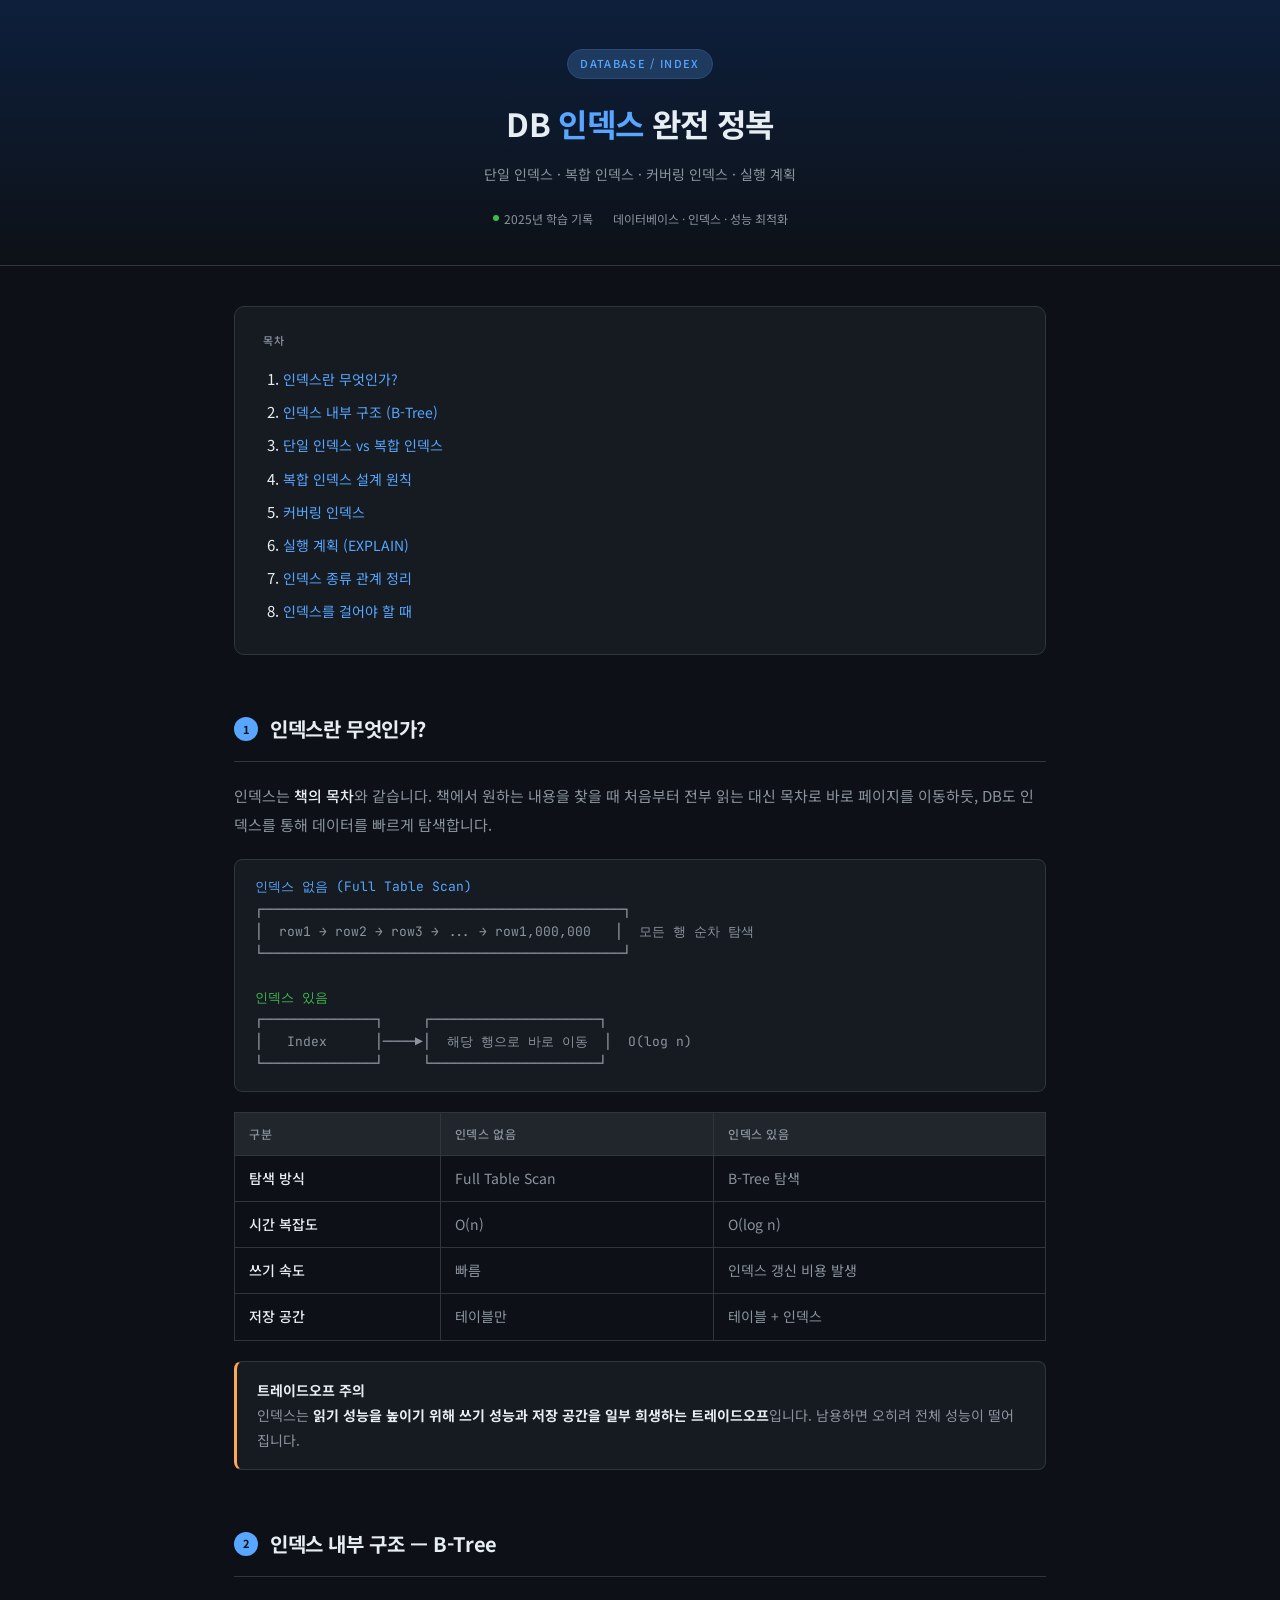
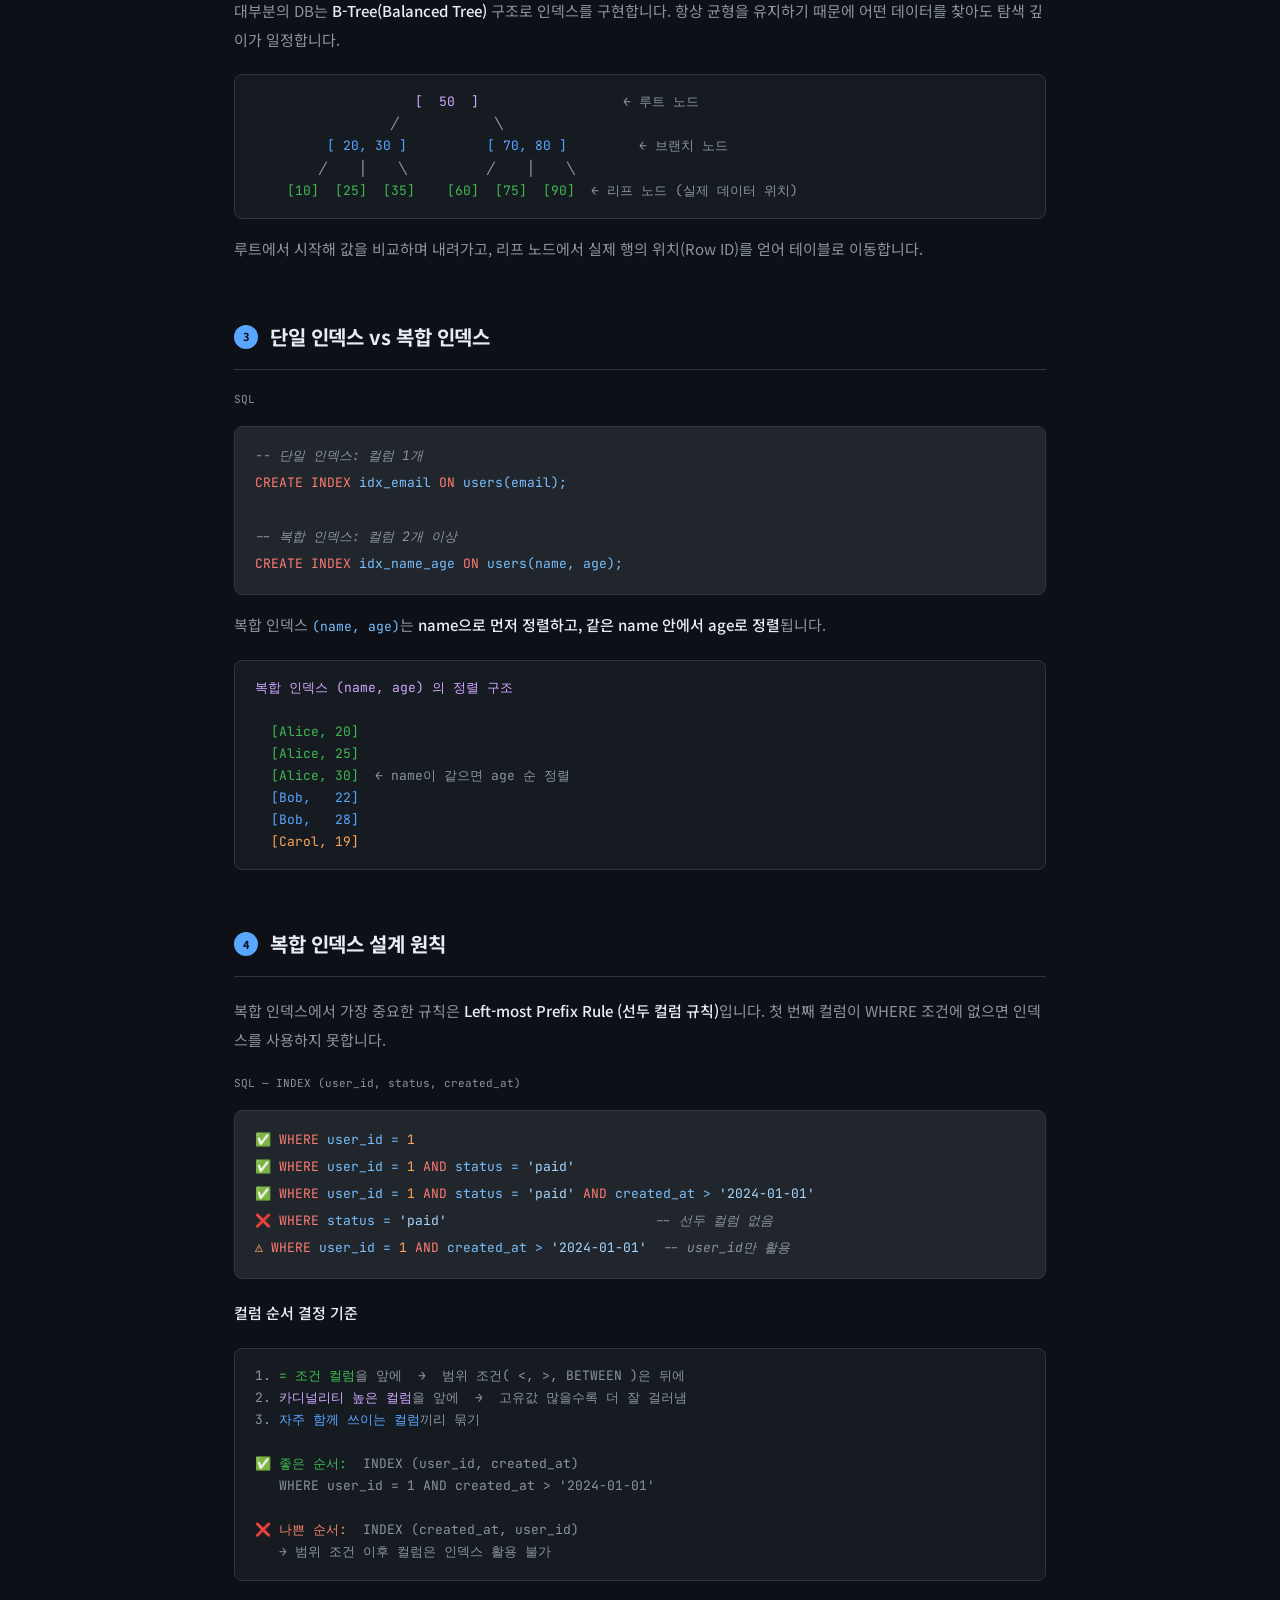
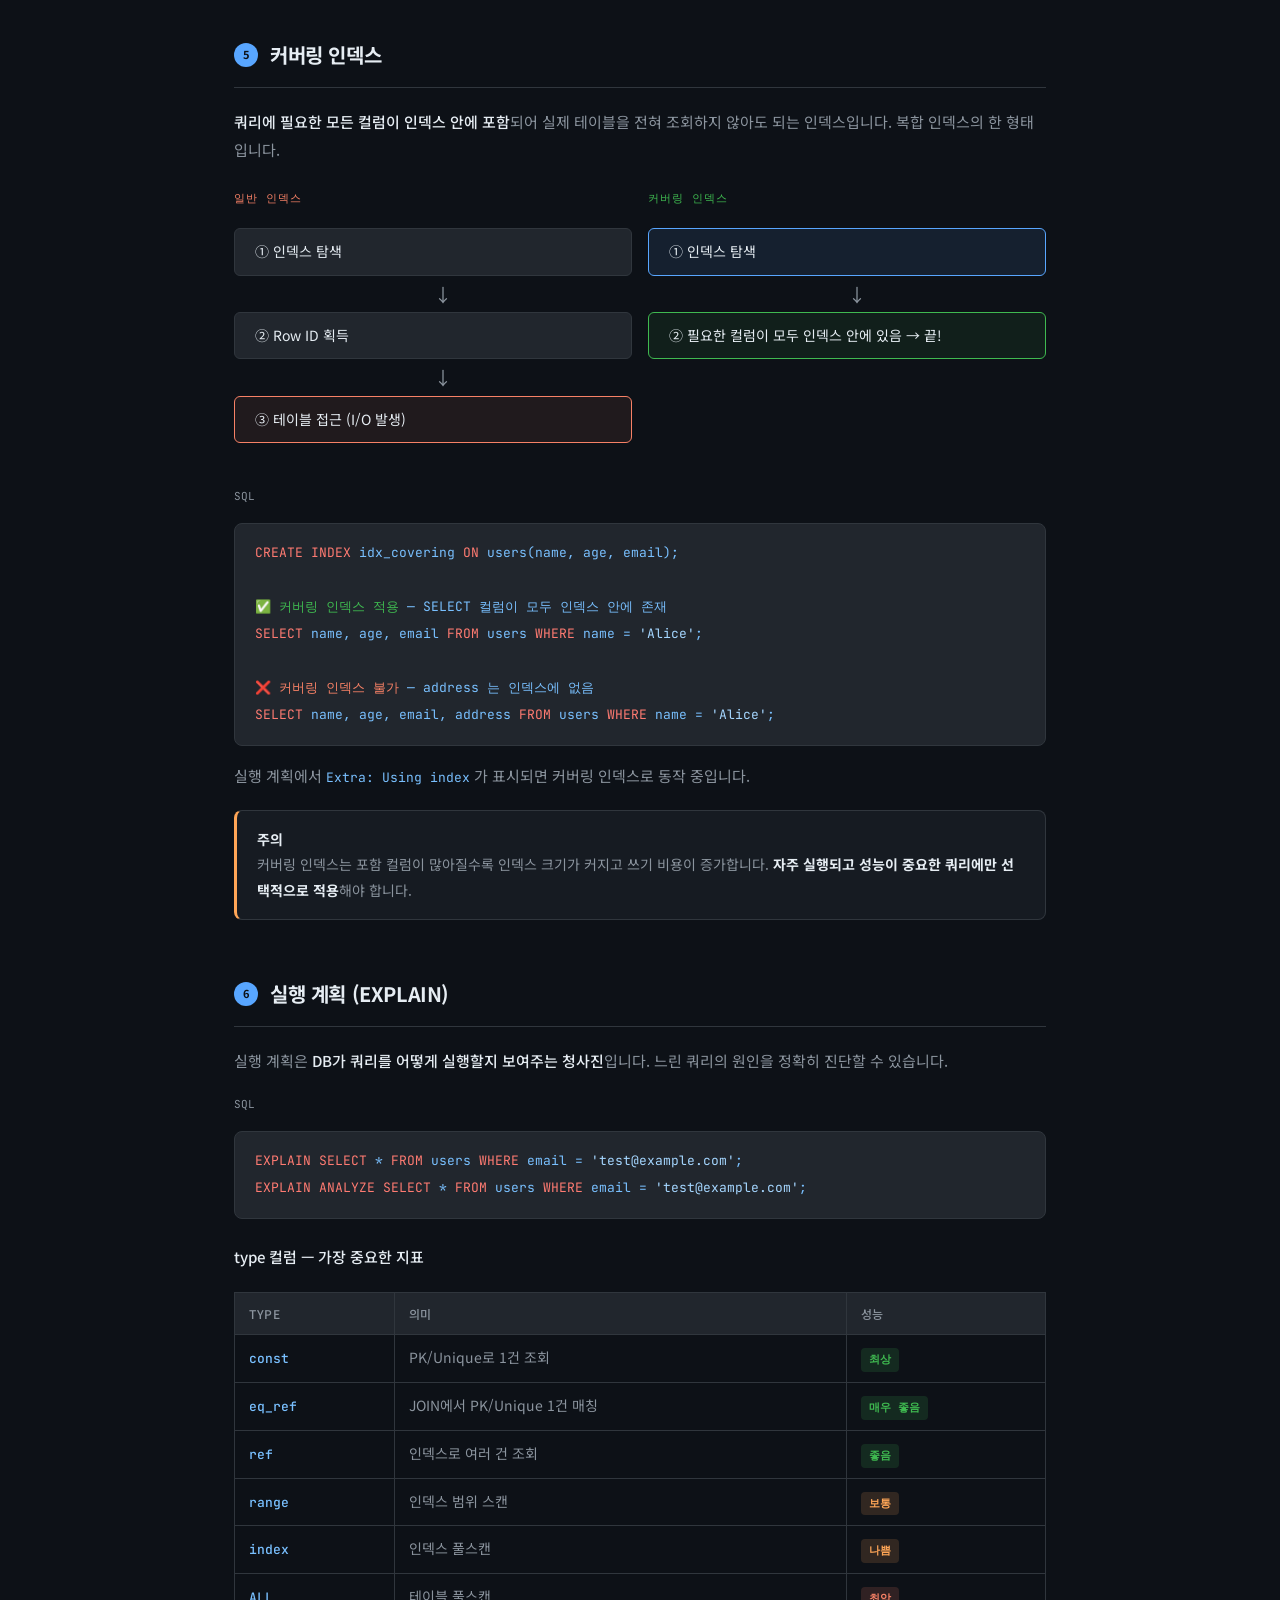
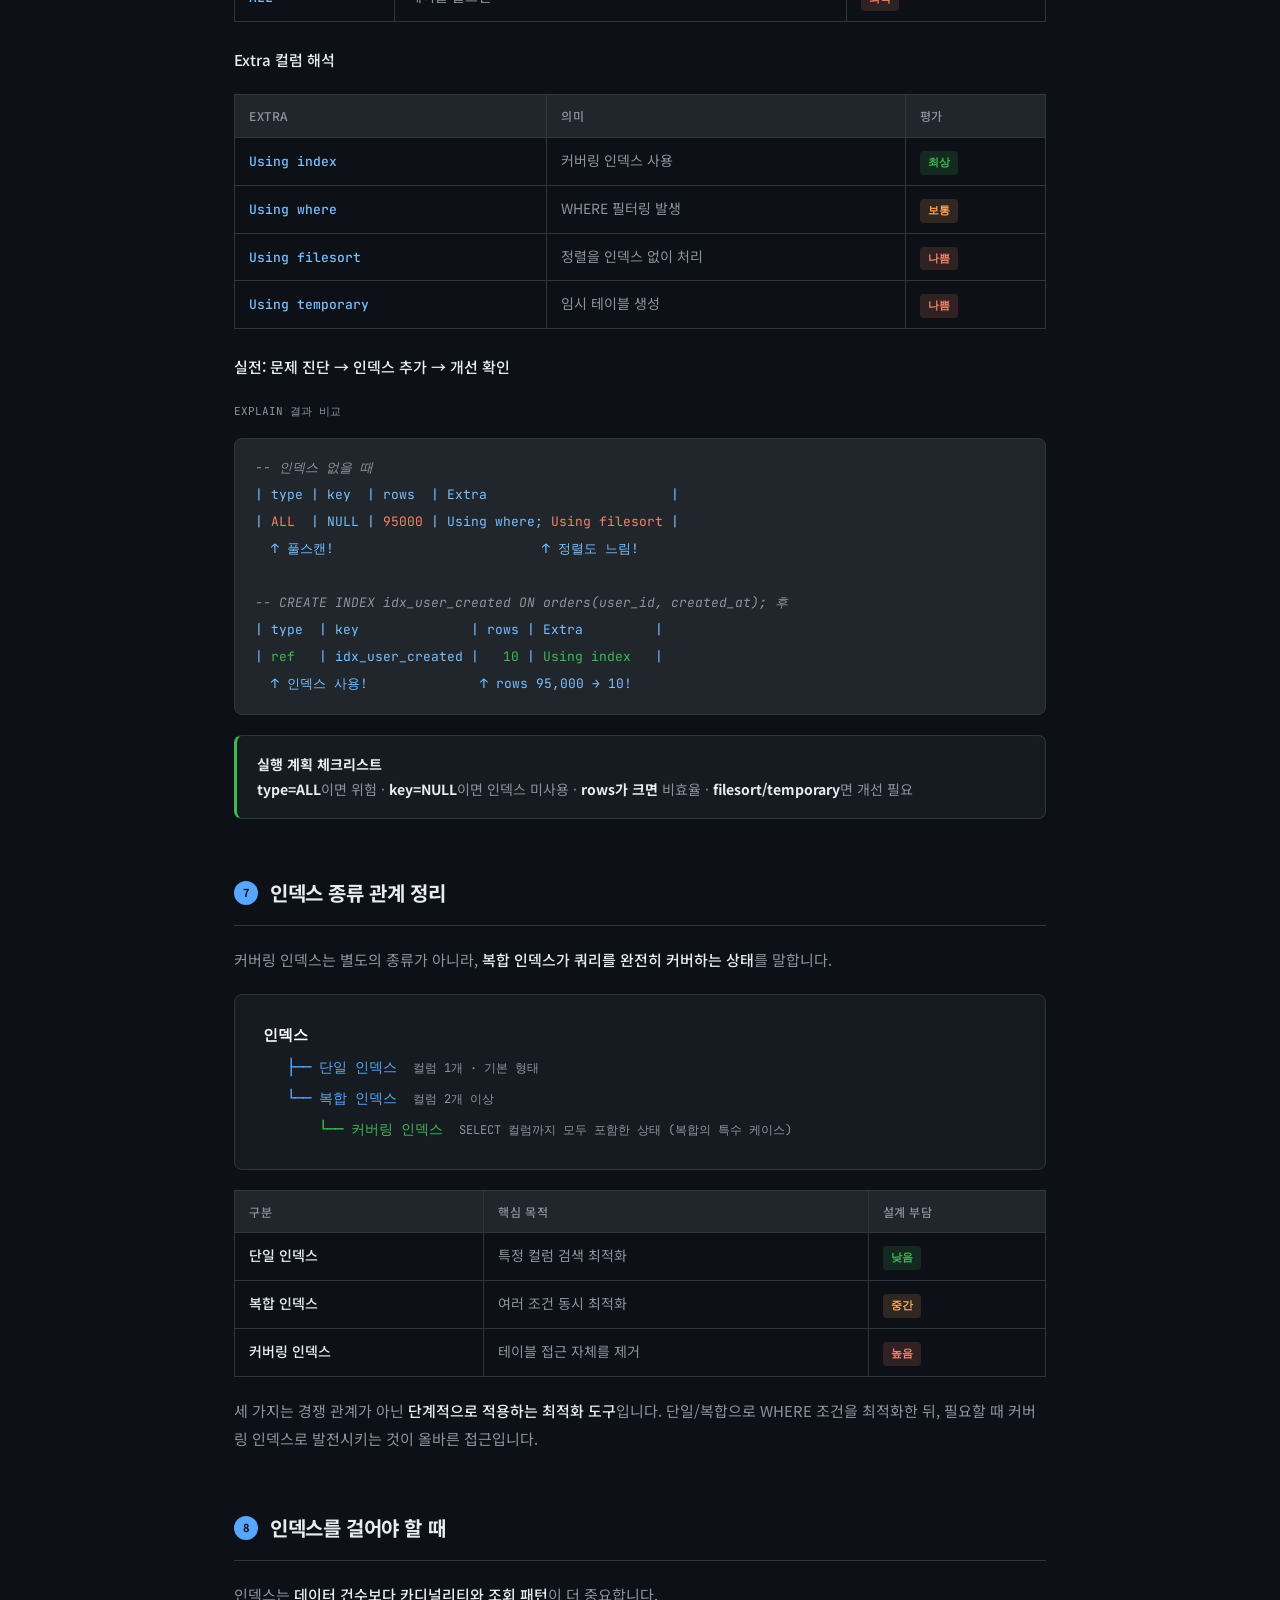
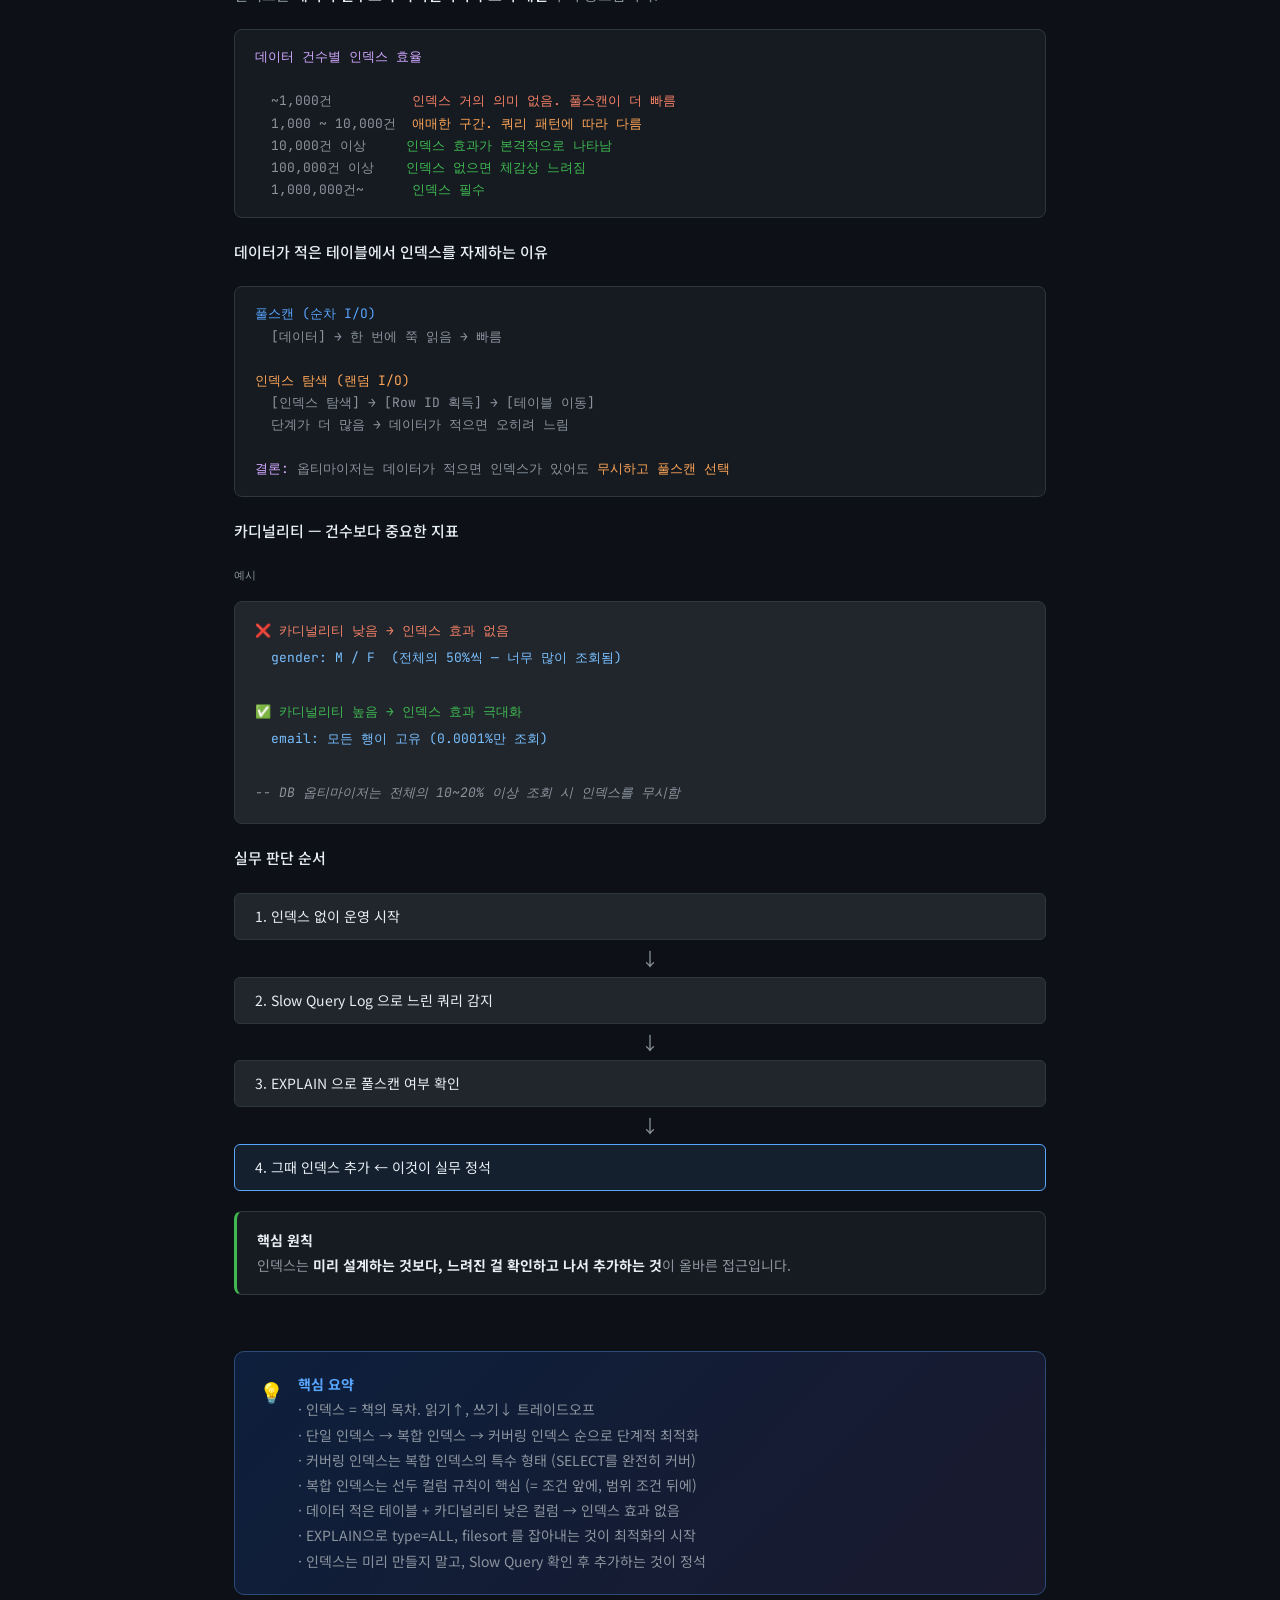
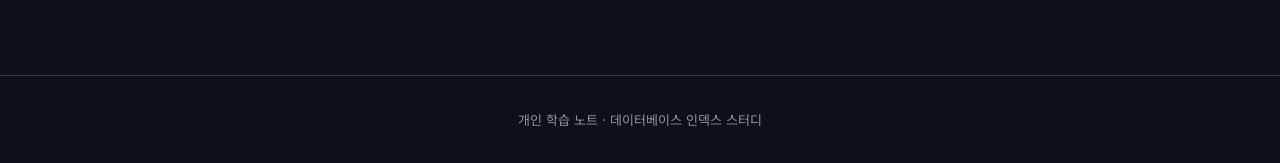
==== docs/notes/database/db-index-study.html @ dd306e2b "feat: db-index-study 추가" ====
<!DOCTYPE html>
<html lang="ko">
<head>
<meta charset="UTF-8">
<meta name="viewport" content="width=device-width, initial-scale=1.0">
<title>DB 인덱스 완전 정복 — 개인 학습 노트</title>
<link href="https://fonts.googleapis.com/css2?family=Noto+Sans+KR:wght@300;400;500;700&family=JetBrains+Mono:wght@400;500&display=swap" rel="stylesheet">
<style>
  :root {
    --bg: #0d1117;
    --bg2: #161b22;
    --bg3: #21262d;
    --border: #30363d;
    --text: #e6edf3;
    --text2: #8b949e;
    --accent: #58a6ff;
    --accent2: #3fb950;
    --accent3: #f78166;
    --accent4: #d2a8ff;
    --accent5: #ffa657;
    --tag-bg: #1f3a5f;
  }
  * { box-sizing: border-box; margin: 0; padding: 0; }
  body {
    background: var(--bg);
    color: var(--text);
    font-family: 'Noto Sans KR', sans-serif;
    font-size: 15px;
    line-height: 1.8;
  }

  /* Header */
  header {
    border-bottom: 1px solid var(--border);
    padding: 48px 0 36px;
    text-align: center;
    background: linear-gradient(180deg, #0d1f3c 0%, var(--bg) 100%);
  }
  .header-tag {
    display: inline-block;
    background: var(--tag-bg);
    color: var(--accent);
    font-size: 11px;
    font-weight: 500;
    letter-spacing: 0.12em;
    text-transform: uppercase;
    padding: 4px 12px;
    border-radius: 20px;
    border: 1px solid #2d4a7a;
    margin-bottom: 16px;
  }
  header h1 {
    font-size: 32px;
    font-weight: 700;
    letter-spacing: -0.02em;
    margin-bottom: 10px;
  }
  header h1 span { color: var(--accent); }
  header p {
    color: var(--text2);
    font-size: 14px;
  }
  .header-meta {
    display: flex;
    justify-content: center;
    gap: 20px;
    margin-top: 20px;
    font-size: 12px;
    color: var(--text2);
  }
  .header-meta span {
    display: flex;
    align-items: center;
    gap: 5px;
  }
  .dot { width: 6px; height: 6px; border-radius: 50%; background: var(--accent2); display: inline-block; }

  /* Layout */
  .container { max-width: 860px; margin: 0 auto; padding: 0 24px; }

  /* TOC */
  .toc {
    background: var(--bg2);
    border: 1px solid var(--border);
    border-radius: 10px;
    padding: 24px 28px;
    margin: 40px 0;
  }
  .toc-title {
    font-size: 11px;
    font-weight: 500;
    letter-spacing: 0.1em;
    text-transform: uppercase;
    color: var(--text2);
    margin-bottom: 14px;
  }
  .toc ol { padding-left: 20px; }
  .toc li { margin: 6px 0; }
  .toc a { color: var(--accent); text-decoration: none; font-size: 14px; }
  .toc a:hover { text-decoration: underline; }

  /* Section */
  .section {
    margin: 56px 0;
    scroll-margin-top: 24px;
  }
  .section-header {
    display: flex;
    align-items: center;
    gap: 12px;
    margin-bottom: 20px;
    padding-bottom: 14px;
    border-bottom: 1px solid var(--border);
  }
  .section-num {
    background: var(--accent);
    color: #0d1117;
    font-size: 11px;
    font-weight: 700;
    width: 24px; height: 24px;
    border-radius: 50%;
    display: flex; align-items: center; justify-content: center;
    flex-shrink: 0;
  }
  .section h2 {
    font-size: 20px;
    font-weight: 700;
    letter-spacing: -0.02em;
  }

  /* Content blocks */
  .prose { color: var(--text2); line-height: 1.9; margin-bottom: 20px; }
  .prose strong { color: var(--text); font-weight: 500; }

  /* Callout */
  .callout {
    background: var(--bg2);
    border: 1px solid var(--border);
    border-left: 3px solid var(--accent);
    border-radius: 8px;
    padding: 16px 20px;
    margin: 20px 0;
    font-size: 14px;
    color: var(--text2);
  }
  .callout strong { color: var(--text); }
  .callout.green { border-left-color: var(--accent2); }
  .callout.orange { border-left-color: var(--accent5); }
  .callout.purple { border-left-color: var(--accent4); }

  /* Table */
  .table-wrap { overflow-x: auto; margin: 20px 0; }
  table { width: 100%; border-collapse: collapse; font-size: 14px; }
  th {
    background: var(--bg3);
    color: var(--text2);
    font-weight: 500;
    font-size: 12px;
    letter-spacing: 0.05em;
    text-transform: uppercase;
    padding: 10px 14px;
    border: 1px solid var(--border);
    text-align: left;
  }
  td {
    padding: 10px 14px;
    border: 1px solid var(--border);
    color: var(--text2);
    vertical-align: top;
  }
  td:first-child { color: var(--text); font-weight: 500; }
  tr:hover td { background: var(--bg2); }

  /* Badge */
  .badge {
    display: inline-block;
    font-family: 'JetBrains Mono', monospace;
    font-size: 11px;
    padding: 2px 8px;
    border-radius: 4px;
    font-weight: 700;
  }
  .badge-green  { background: rgba(63,185,80,0.15); color: var(--accent2); }
  .badge-yellow { background: rgba(255,166,87,0.15); color: var(--accent5); }
  .badge-red    { background: rgba(247,129,102,0.15); color: var(--accent3); }

  /* Code block */
  pre {
    background: var(--bg3);
    border: 1px solid var(--border);
    border-radius: 8px;
    padding: 16px 20px;
    overflow-x: auto;
    margin: 16px 0;
  }
  code {
    font-family: 'JetBrains Mono', monospace;
    font-size: 13px;
    color: #79c0ff;
  }
  .code-label {
    font-size: 11px;
    color: var(--text2);
    font-family: 'JetBrains Mono', monospace;
    margin-bottom: 4px;
  }
  /* Syntax colors */
  .kw  { color: #ff7b72; }
  .fn  { color: #79c0ff; }
  .str { color: #a5d6ff; }
  .cm  { color: #8b949e; font-style: italic; }
  .num { color: #ffa657; }
  .ok  { color: var(--accent2); }
  .ng  { color: var(--accent3); }
  .warn-c { color: var(--accent5); }
  .hi   { color: var(--accent); }
  .good { color: var(--accent2); }
  .warn { color: var(--accent5); }
  .bad  { color: var(--accent3); }
  .acc  { color: var(--accent4); }

  /* Diagram (pre-based) */
  .diagram {
    background: var(--bg2);
    border: 1px solid var(--border);
    border-radius: 8px;
    padding: 16px 20px;
    margin: 16px 0;
    overflow-x: auto;
  }
  .diagram pre {
    background: transparent;
    border: none;
    padding: 0;
    margin: 0;
    font-family: 'JetBrains Mono', monospace;
    font-size: 13px;
    color: var(--text2);
    line-height: 1.7;
    white-space: pre;
  }

  /* Tree */
  .tree {
    background: var(--bg2);
    border: 1px solid var(--border);
    border-radius: 8px;
    padding: 24px 28px;
    margin: 20px 0;
    font-family: 'JetBrains Mono', monospace;
    font-size: 14px;
    line-height: 2.2;
  }
  .tree .root { color: #fff; font-weight: 700; font-size: 15px; }
  .tree .l1   { color: var(--accent); padding-left: 24px; }
  .tree .l2   { color: var(--accent2); padding-left: 56px; }
  .tree .desc { color: var(--text2); font-size: 12px; margin-left: 8px; }

  /* Flow */
  .flow {
    display: flex;
    flex-direction: column;
    gap: 0;
    margin: 20px 0;
  }
  .flow-item {
    display: flex;
    align-items: center;
    gap: 12px;
  }
  .flow-box {
    background: var(--bg3);
    border: 1px solid var(--border);
    border-radius: 6px;
    padding: 10px 20px;
    font-size: 14px;
    color: var(--text);
    flex: 1;
  }
  .flow-box.accent { border-color: var(--accent); background: rgba(88,166,255,0.1); }
  .flow-box.green  { border-color: var(--accent2); background: rgba(63,185,80,0.08); }
  .flow-box.red    { border-color: var(--accent3); background: rgba(247,129,102,0.08); }
  .flow-arrow {
    color: var(--text2);
    font-size: 18px;
    text-align: center;
    padding: 2px 0 2px 20px;
  }
  .flow-label {
    font-family: 'JetBrains Mono', monospace;
    font-size: 11px;
    color: var(--text2);
    margin-left: 12px;
    white-space: nowrap;
  }

  /* Key insight box */
  .insight {
    background: linear-gradient(135deg, #0d1f3c 0%, #1a1a2e 100%);
    border: 1px solid #2d4a7a;
    border-radius: 10px;
    padding: 20px 24px;
    margin: 24px 0;
    display: flex;
    gap: 14px;
    align-items: flex-start;
  }
  .insight-icon { font-size: 20px; flex-shrink: 0; margin-top: 2px; }
  .insight-text { font-size: 14px; color: var(--text2); line-height: 1.8; }
  .insight-text strong { color: var(--accent); }

  /* Footer */
  footer {
    border-top: 1px solid var(--border);
    padding: 32px 0;
    text-align: center;
    color: var(--text2);
    font-size: 13px;
    margin-top: 80px;
  }

  /* Responsive */
  @media (max-width: 600px) {
    .container { padding: 0 16px; }
    .tree { padding: 20px; font-size: 12px; }
    .compare-grid { grid-template-columns: 1fr !important; }
  }
</style>
</head>
<body>

<header>
  <div class="container">
    <div class="header-tag">Database / Index</div>
    <h1>DB <span>인덱스</span> 완전 정복</h1>
    <p>단일 인덱스 · 복합 인덱스 · 커버링 인덱스 · 실행 계획</p>
    <div class="header-meta">
      <span><span class="dot"></span> 2025년 학습 기록</span>
      <span>데이터베이스 · 인덱스 · 성능 최적화</span>
    </div>
  </div>
</header>

<div class="container">

  <!-- TOC -->
  <nav class="toc">
    <div class="toc-title">목차</div>
    <ol>
      <li><a href="#s1">인덱스란 무엇인가?</a></li>
      <li><a href="#s2">인덱스 내부 구조 (B-Tree)</a></li>
      <li><a href="#s3">단일 인덱스 vs 복합 인덱스</a></li>
      <li><a href="#s4">복합 인덱스 설계 원칙</a></li>
      <li><a href="#s5">커버링 인덱스</a></li>
      <li><a href="#s6">실행 계획 (EXPLAIN)</a></li>
      <li><a href="#s7">인덱스 종류 관계 정리</a></li>
      <li><a href="#s8">인덱스를 걸어야 할 때</a></li>
    </ol>
  </nav>

  <!-- Section 1 -->
  <section class="section" id="s1">
    <div class="section-header">
      <div class="section-num">1</div>
      <h2>인덱스란 무엇인가?</h2>
    </div>

    <p class="prose">인덱스는 <strong>책의 목차</strong>와 같습니다. 책에서 원하는 내용을 찾을 때 처음부터 전부 읽는 대신 목차로 바로 페이지를 이동하듯, DB도 인덱스를 통해 데이터를 빠르게 탐색합니다.</p>

    <div class="diagram">
      <pre>
<span class="hi">인덱스 없음 (Full Table Scan)</span>
┌─────────────────────────────────────────────┐
│  row1 → row2 → row3 → ... → row1,000,000   │  모든 행 순차 탐색
└─────────────────────────────────────────────┘

<span class="good">인덱스 있음</span>
┌──────────────┐     ┌─────────────────────┐
│   Index      │────▶│  해당 행으로 바로 이동  │  O(log n)
└──────────────┘     └─────────────────────┘</pre>
    </div>

    <div class="table-wrap">
      <table>
        <thead>
          <tr><th>구분</th><th>인덱스 없음</th><th>인덱스 있음</th></tr>
        </thead>
        <tbody>
          <tr><td>탐색 방식</td><td>Full Table Scan</td><td>B-Tree 탐색</td></tr>
          <tr><td>시간 복잡도</td><td>O(n)</td><td>O(log n)</td></tr>
          <tr><td>쓰기 속도</td><td>빠름</td><td>인덱스 갱신 비용 발생</td></tr>
          <tr><td>저장 공간</td><td>테이블만</td><td>테이블 + 인덱스</td></tr>
        </tbody>
      </table>
    </div>

    <div class="callout orange">
      <strong>트레이드오프 주의</strong><br>
      인덱스는 <strong>읽기 성능을 높이기 위해 쓰기 성능과 저장 공간을 일부 희생하는 트레이드오프</strong>입니다. 남용하면 오히려 전체 성능이 떨어집니다.
    </div>
  </section>

  <!-- Section 2 -->
  <section class="section" id="s2">
    <div class="section-header">
      <div class="section-num">2</div>
      <h2>인덱스 내부 구조 — B-Tree</h2>
    </div>

    <p class="prose">대부분의 DB는 <strong>B-Tree(Balanced Tree)</strong> 구조로 인덱스를 구현합니다. 항상 균형을 유지하기 때문에 어떤 데이터를 찾아도 탐색 깊이가 일정합니다.</p>

    <div class="diagram">
      <pre>
                    <span class="acc">[  50  ]</span>                  ← 루트 노드
                 ╱            ╲
         <span class="hi">[ 20, 30 ]</span>          <span class="hi">[ 70, 80 ]</span>         ← 브랜치 노드
        ╱    │    ╲          ╱    │    ╲
    <span class="good">[10]</span>  <span class="good">[25]</span>  <span class="good">[35]</span>    <span class="good">[60]</span>  <span class="good">[75]</span>  <span class="good">[90]</span>  ← 리프 노드 (실제 데이터 위치)</pre>
    </div>

    <p class="prose">루트에서 시작해 값을 비교하며 내려가고, 리프 노드에서 실제 행의 위치(Row ID)를 얻어 테이블로 이동합니다.</p>
  </section>

  <!-- Section 3 -->
  <section class="section" id="s3">
    <div class="section-header">
      <div class="section-num">3</div>
      <h2>단일 인덱스 vs 복합 인덱스</h2>
    </div>

    <div class="code-label">SQL</div>
    <pre><code><span class="cm">-- 단일 인덱스: 컬럼 1개</span>
<span class="kw">CREATE INDEX</span> idx_email <span class="kw">ON</span> users(email);

<span class="cm">-- 복합 인덱스: 컬럼 2개 이상</span>
<span class="kw">CREATE INDEX</span> idx_name_age <span class="kw">ON</span> users(name, age);</code></pre>

    <p class="prose">복합 인덱스 <code>(name, age)</code>는 <strong>name으로 먼저 정렬하고, 같은 name 안에서 age로 정렬</strong>됩니다.</p>

    <div class="diagram">
      <pre>
<span class="acc">복합 인덱스 (name, age) 의 정렬 구조</span>

  <span class="good">[Alice, 20]</span>
  <span class="good">[Alice, 25]</span>
  <span class="good">[Alice, 30]</span>  ← name이 같으면 age 순 정렬
  <span class="hi">[Bob,   22]</span>
  <span class="hi">[Bob,   28]</span>
  <span class="warn">[Carol, 19]</span></pre>
    </div>
  </section>

  <!-- Section 4 -->
  <section class="section" id="s4">
    <div class="section-header">
      <div class="section-num">4</div>
      <h2>복합 인덱스 설계 원칙</h2>
    </div>

    <p class="prose">복합 인덱스에서 가장 중요한 규칙은 <strong>Left-most Prefix Rule (선두 컬럼 규칙)</strong>입니다. 첫 번째 컬럼이 WHERE 조건에 없으면 인덱스를 사용하지 못합니다.</p>

    <div class="code-label">SQL — INDEX (user_id, status, created_at)</div>
    <pre><code><span class="ok">✅</span> <span class="kw">WHERE</span> user_id = <span class="num">1</span>
<span class="ok">✅</span> <span class="kw">WHERE</span> user_id = <span class="num">1</span> <span class="kw">AND</span> status = <span class="str">'paid'</span>
<span class="ok">✅</span> <span class="kw">WHERE</span> user_id = <span class="num">1</span> <span class="kw">AND</span> status = <span class="str">'paid'</span> <span class="kw">AND</span> created_at > <span class="str">'2024-01-01'</span>
<span class="ng">❌</span> <span class="kw">WHERE</span> status = <span class="str">'paid'</span>                          <span class="cm">-- 선두 컬럼 없음</span>
<span class="warn-c">⚠️</span> <span class="kw">WHERE</span> user_id = <span class="num">1</span> <span class="kw">AND</span> created_at > <span class="str">'2024-01-01'</span>  <span class="cm">-- user_id만 활용</span></code></pre>

    <p class="prose" style="margin-top: 20px;"><strong>컬럼 순서 결정 기준</strong></p>
    <div class="diagram">
      <pre>
1. <span class="good">= 조건 컬럼</span>을 앞에  →  범위 조건( &lt;, &gt;, BETWEEN )은 뒤에
2. <span class="acc">카디널리티 높은 컬럼</span>을 앞에  →  고유값 많을수록 더 잘 걸러냄
3. <span class="hi">자주 함께 쓰이는 컬럼</span>끼리 묶기

<span class="good">✅ 좋은 순서:</span>  INDEX (user_id, created_at)
   WHERE user_id = 1 AND created_at > '2024-01-01'

<span class="bad">❌ 나쁜 순서:</span>  INDEX (created_at, user_id)
   → 범위 조건 이후 컬럼은 인덱스 활용 불가</pre>
    </div>
  </section>

  <!-- Section 5 -->
  <section class="section" id="s5">
    <div class="section-header">
      <div class="section-num">5</div>
      <h2>커버링 인덱스</h2>
    </div>

    <p class="prose"><strong>쿼리에 필요한 모든 컬럼이 인덱스 안에 포함</strong>되어 실제 테이블을 전혀 조회하지 않아도 되는 인덱스입니다. 복합 인덱스의 한 형태입니다.</p>

    <div class="compare-grid" style="display: grid; grid-template-columns: 1fr 1fr; gap: 16px; margin: 24px 0;">
      <div>
        <p style="font-family: 'JetBrains Mono', monospace; font-size: 11px; color: var(--accent3); letter-spacing: 1px; margin-bottom: 8px;">일반 인덱스</p>
        <div class="flow">
          <div class="flow-item"><div class="flow-box">① 인덱스 탐색</div></div>
          <div class="flow-arrow">↓</div>
          <div class="flow-item"><div class="flow-box">② Row ID 획득</div></div>
          <div class="flow-arrow">↓</div>
          <div class="flow-item"><div class="flow-box red">③ 테이블 접근 (I/O 발생)</div></div>
        </div>
      </div>
      <div>
        <p style="font-family: 'JetBrains Mono', monospace; font-size: 11px; color: var(--accent2); letter-spacing: 1px; margin-bottom: 8px;">커버링 인덱스</p>
        <div class="flow">
          <div class="flow-item"><div class="flow-box accent">① 인덱스 탐색</div></div>
          <div class="flow-arrow">↓</div>
          <div class="flow-item"><div class="flow-box green">② 필요한 컬럼이 모두 인덱스 안에 있음 → 끝!</div></div>
        </div>
      </div>
    </div>

    <div class="code-label">SQL</div>
    <pre><code><span class="kw">CREATE INDEX</span> idx_covering <span class="kw">ON</span> users(name, age, email);

<span class="ok">✅ 커버링 인덱스 적용</span> — SELECT 컬럼이 모두 인덱스 안에 존재
<span class="kw">SELECT</span> name, age, email <span class="kw">FROM</span> users <span class="kw">WHERE</span> name = <span class="str">'Alice'</span>;

<span class="ng">❌ 커버링 인덱스 불가</span> — address 는 인덱스에 없음
<span class="kw">SELECT</span> name, age, email, address <span class="kw">FROM</span> users <span class="kw">WHERE</span> name = <span class="str">'Alice'</span>;</code></pre>

    <p class="prose">실행 계획에서 <code>Extra: Using index</code> 가 표시되면 커버링 인덱스로 동작 중입니다.</p>

    <div class="callout orange">
      <strong>주의</strong><br>
      커버링 인덱스는 포함 컬럼이 많아질수록 인덱스 크기가 커지고 쓰기 비용이 증가합니다. <strong>자주 실행되고 성능이 중요한 쿼리에만 선택적으로 적용</strong>해야 합니다.
    </div>
  </section>

  <!-- Section 6 -->
  <section class="section" id="s6">
    <div class="section-header">
      <div class="section-num">6</div>
      <h2>실행 계획 (EXPLAIN)</h2>
    </div>

    <p class="prose">실행 계획은 <strong>DB가 쿼리를 어떻게 실행할지 보여주는 청사진</strong>입니다. 느린 쿼리의 원인을 정확히 진단할 수 있습니다.</p>

    <div class="code-label">SQL</div>
    <pre><code><span class="kw">EXPLAIN</span> <span class="kw">SELECT</span> * <span class="kw">FROM</span> users <span class="kw">WHERE</span> email = <span class="str">'test@example.com'</span>;
<span class="kw">EXPLAIN ANALYZE</span> <span class="kw">SELECT</span> * <span class="kw">FROM</span> users <span class="kw">WHERE</span> email = <span class="str">'test@example.com'</span>;</code></pre>

    <p class="prose" style="margin-top: 24px;"><strong>type 컬럼 — 가장 중요한 지표</strong></p>
    <div class="table-wrap">
      <table>
        <thead>
          <tr><th>type</th><th>의미</th><th>성능</th></tr>
        </thead>
        <tbody>
          <tr><td><code>const</code></td><td>PK/Unique로 1건 조회</td><td><span class="badge badge-green">최상</span></td></tr>
          <tr><td><code>eq_ref</code></td><td>JOIN에서 PK/Unique 1건 매칭</td><td><span class="badge badge-green">매우 좋음</span></td></tr>
          <tr><td><code>ref</code></td><td>인덱스로 여러 건 조회</td><td><span class="badge badge-green">좋음</span></td></tr>
          <tr><td><code>range</code></td><td>인덱스 범위 스캔</td><td><span class="badge badge-yellow">보통</span></td></tr>
          <tr><td><code>index</code></td><td>인덱스 풀스캔</td><td><span class="badge badge-yellow">나쁨</span></td></tr>
          <tr><td><code>ALL</code></td><td>테이블 풀스캔</td><td><span class="badge badge-red">최악</span></td></tr>
        </tbody>
      </table>
    </div>

    <p class="prose" style="margin-top: 24px;"><strong>Extra 컬럼 해석</strong></p>
    <div class="table-wrap">
      <table>
        <thead>
          <tr><th>Extra</th><th>의미</th><th>평가</th></tr>
        </thead>
        <tbody>
          <tr><td><code>Using index</code></td><td>커버링 인덱스 사용</td><td><span class="badge badge-green">최상</span></td></tr>
          <tr><td><code>Using where</code></td><td>WHERE 필터링 발생</td><td><span class="badge badge-yellow">보통</span></td></tr>
          <tr><td><code>Using filesort</code></td><td>정렬을 인덱스 없이 처리</td><td><span class="badge badge-red">나쁨</span></td></tr>
          <tr><td><code>Using temporary</code></td><td>임시 테이블 생성</td><td><span class="badge badge-red">나쁨</span></td></tr>
        </tbody>
      </table>
    </div>

    <p class="prose" style="margin-top: 24px;"><strong>실전: 문제 진단 → 인덱스 추가 → 개선 확인</strong></p>
    <div class="code-label">EXPLAIN 결과 비교</div>
    <pre><code><span class="cm">-- 인덱스 없을 때</span>
| type | key  | rows  | Extra                       |
| <span class="ng">ALL</span>  | NULL | <span class="ng">95000</span> | Using where; <span class="ng">Using filesort</span> |
  ↑ 풀스캔!                          ↑ 정렬도 느림!

<span class="cm">-- CREATE INDEX idx_user_created ON orders(user_id, created_at); 후</span>
| type  | key              | rows | Extra         |
| <span class="ok">ref</span>   | idx_user_created |   <span class="ok">10</span> | <span class="ok">Using index</span>   |
  ↑ 인덱스 사용!              ↑ rows 95,000 → 10!</code></pre>

    <div class="callout green">
      <strong>실행 계획 체크리스트</strong><br>
      <strong>type=ALL</strong>이면 위험 · <strong>key=NULL</strong>이면 인덱스 미사용 · <strong>rows가 크면</strong> 비효율 · <strong>filesort/temporary</strong>면 개선 필요
    </div>
  </section>

  <!-- Section 7 -->
  <section class="section" id="s7">
    <div class="section-header">
      <div class="section-num">7</div>
      <h2>인덱스 종류 관계 정리</h2>
    </div>

    <p class="prose">커버링 인덱스는 별도의 종류가 아니라, <strong>복합 인덱스가 쿼리를 완전히 커버하는 상태</strong>를 말합니다.</p>

    <div class="tree">
      <div class="root">인덱스</div>
      <div class="l1">├── 단일 인덱스 <span class="desc">컬럼 1개 · 기본 형태</span></div>
      <div class="l1">└── 복합 인덱스 <span class="desc">컬럼 2개 이상</span></div>
      <div class="l2">└── 커버링 인덱스 <span class="desc">SELECT 컬럼까지 모두 포함한 상태 (복합의 특수 케이스)</span></div>
    </div>

    <div class="table-wrap" style="margin-top: 20px;">
      <table>
        <thead>
          <tr><th>구분</th><th>핵심 목적</th><th>설계 부담</th></tr>
        </thead>
        <tbody>
          <tr><td>단일 인덱스</td><td>특정 컬럼 검색 최적화</td><td><span class="badge badge-green">낮음</span></td></tr>
          <tr><td>복합 인덱스</td><td>여러 조건 동시 최적화</td><td><span class="badge badge-yellow">중간</span></td></tr>
          <tr><td>커버링 인덱스</td><td>테이블 접근 자체를 제거</td><td><span class="badge badge-red">높음</span></td></tr>
        </tbody>
      </table>
    </div>

    <p class="prose" style="margin-top: 16px;">세 가지는 경쟁 관계가 아닌 <strong>단계적으로 적용하는 최적화 도구</strong>입니다. 단일/복합으로 WHERE 조건을 최적화한 뒤, 필요할 때 커버링 인덱스로 발전시키는 것이 올바른 접근입니다.</p>
  </section>

  <!-- Section 8 -->
  <section class="section" id="s8">
    <div class="section-header">
      <div class="section-num">8</div>
      <h2>인덱스를 걸어야 할 때</h2>
    </div>

    <p class="prose">인덱스는 <strong>데이터 건수보다 카디널리티와 조회 패턴</strong>이 더 중요합니다.</p>

    <div class="diagram">
      <pre>
<span class="acc">데이터 건수별 인덱스 효율</span>

  ~1,000건          <span class="bad">인덱스 거의 의미 없음. 풀스캔이 더 빠름</span>
  1,000 ~ 10,000건  <span class="warn">애매한 구간. 쿼리 패턴에 따라 다름</span>
  10,000건 이상     <span class="good">인덱스 효과가 본격적으로 나타남</span>
  100,000건 이상    <span class="good">인덱스 없으면 체감상 느려짐</span>
  1,000,000건~      <span class="good">인덱스 필수</span></pre>
    </div>

    <p class="prose" style="margin-top: 20px;"><strong>데이터가 적은 테이블에서 인덱스를 자제하는 이유</strong></p>

    <div class="diagram">
      <pre>
<span class="hi">풀스캔 (순차 I/O)</span>
  [데이터] → 한 번에 쭉 읽음 → 빠름

<span class="warn">인덱스 탐색 (랜덤 I/O)</span>
  [인덱스 탐색] → [Row ID 획득] → [테이블 이동]
  단계가 더 많음 → 데이터가 적으면 오히려 느림

<span class="acc">결론:</span> 옵티마이저는 데이터가 적으면 인덱스가 있어도 <span class="warn">무시하고 풀스캔 선택</span></pre>
    </div>

    <p class="prose" style="margin-top: 20px;"><strong>카디널리티 — 건수보다 중요한 지표</strong></p>
    <div class="code-label">예시</div>
    <pre><code><span class="ng">❌ 카디널리티 낮음 → 인덱스 효과 없음</span>
  gender: M / F  (전체의 50%씩 — 너무 많이 조회됨)

<span class="ok">✅ 카디널리티 높음 → 인덱스 효과 극대화</span>
  email: 모든 행이 고유 (0.0001%만 조회)

<span class="cm">-- DB 옵티마이저는 전체의 10~20% 이상 조회 시 인덱스를 무시함</span></code></pre>

    <p class="prose" style="margin-top: 20px;"><strong>실무 판단 순서</strong></p>
    <div class="flow">
      <div class="flow-item"><div class="flow-box">1. 인덱스 없이 운영 시작</div></div>
      <div class="flow-arrow">↓</div>
      <div class="flow-item"><div class="flow-box">2. Slow Query Log 으로 느린 쿼리 감지</div></div>
      <div class="flow-arrow">↓</div>
      <div class="flow-item"><div class="flow-box">3. EXPLAIN 으로 풀스캔 여부 확인</div></div>
      <div class="flow-arrow">↓</div>
      <div class="flow-item"><div class="flow-box accent">4. 그때 인덱스 추가 ← 이것이 실무 정석</div></div>
    </div>

    <div class="callout green">
      <strong>핵심 원칙</strong><br>
      인덱스는 <strong>미리 설계하는 것보다, 느려진 걸 확인하고 나서 추가하는 것</strong>이 올바른 접근입니다.
    </div>
  </section>

  <!-- 최종 요약 -->
  <div class="insight" style="margin-top: 56px;">
    <div class="insight-icon">💡</div>
    <div class="insight-text">
      <strong>핵심 요약</strong><br>
      · 인덱스 = 책의 목차. 읽기↑, 쓰기↓ 트레이드오프<br>
      · 단일 인덱스 → 복합 인덱스 → 커버링 인덱스 순으로 단계적 최적화<br>
      · 커버링 인덱스는 복합 인덱스의 특수 형태 (SELECT를 완전히 커버)<br>
      · 복합 인덱스는 선두 컬럼 규칙이 핵심 (= 조건 앞에, 범위 조건 뒤에)<br>
      · 데이터 적은 테이블 + 카디널리티 낮은 컬럼 → 인덱스 효과 없음<br>
      · EXPLAIN으로 type=ALL, filesort 를 잡아내는 것이 최적화의 시작<br>
      · 인덱스는 미리 만들지 말고, Slow Query 확인 후 추가하는 것이 정석
    </div>
  </div>

</div>

<footer>
  <div class="container">
    <p>개인 학습 노트 · 데이터베이스 인덱스 스터디</p>
  </div>
</footer>

</body>
</html>
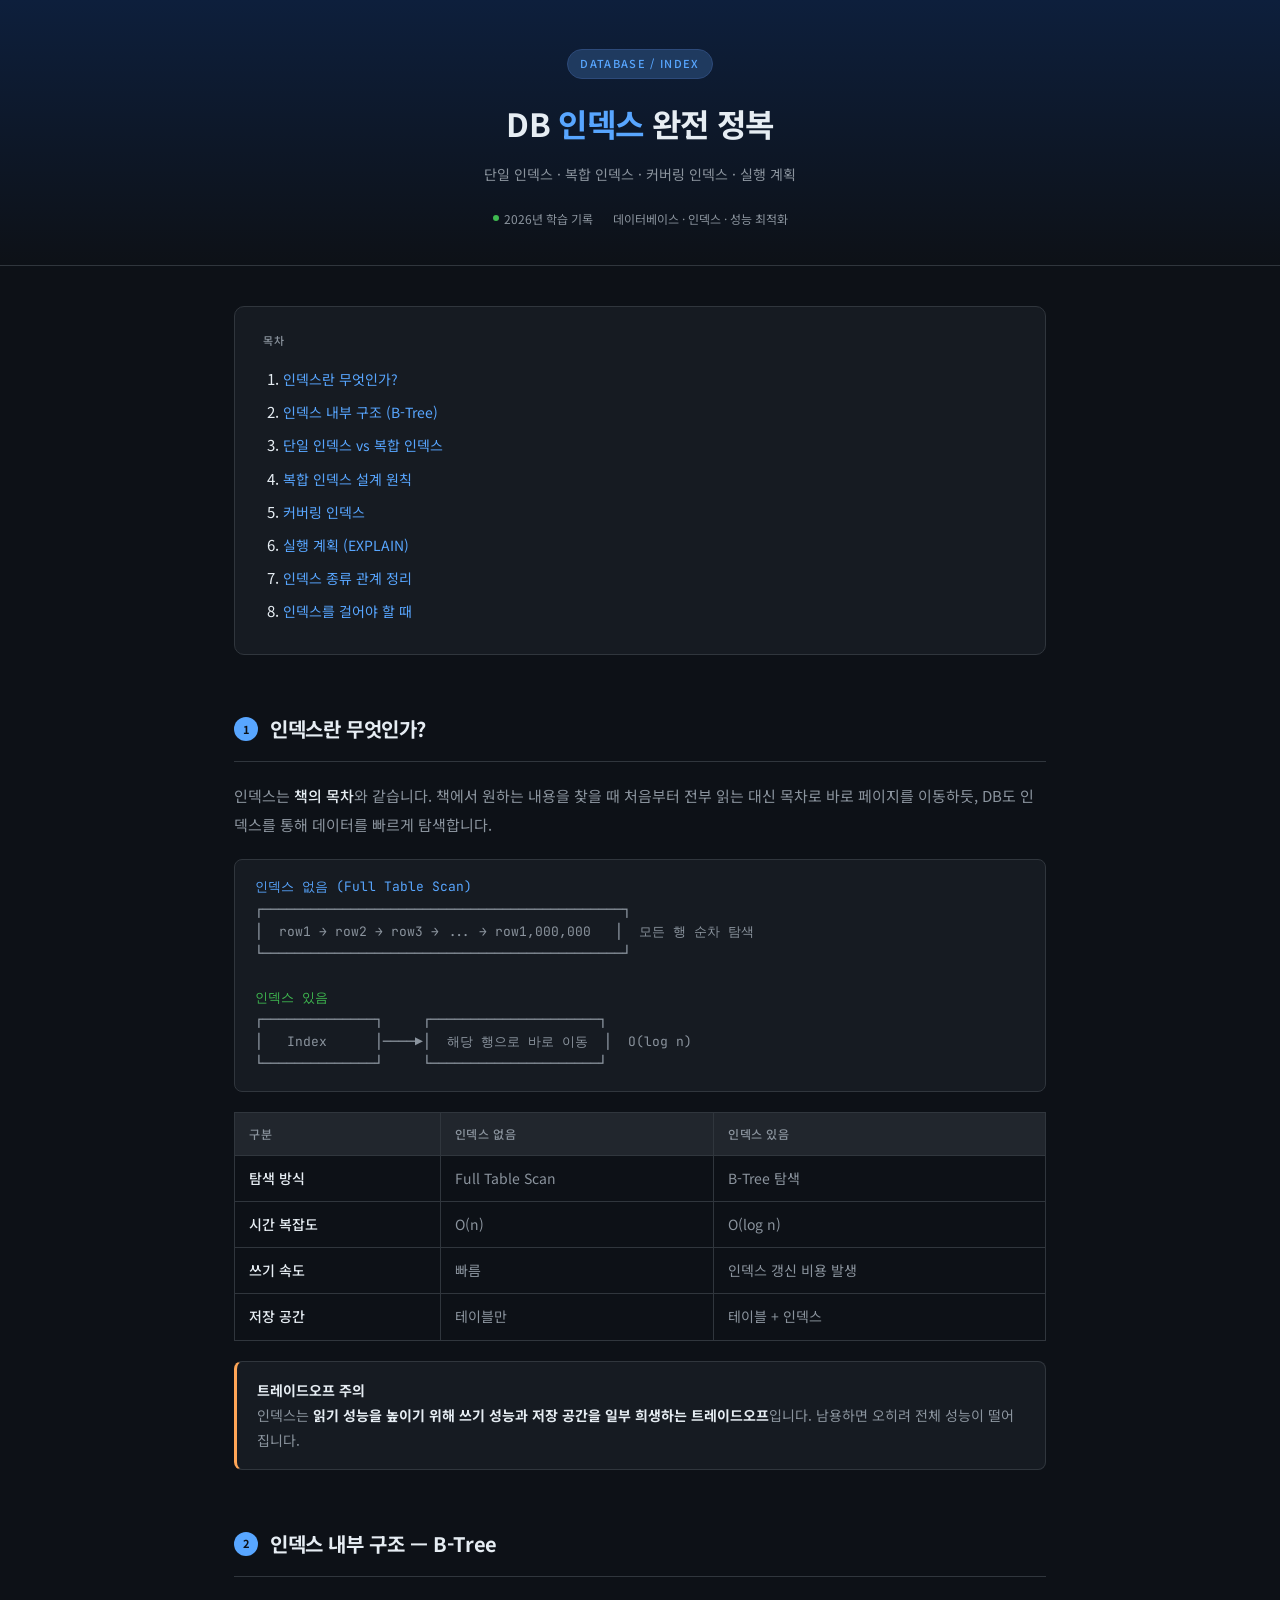
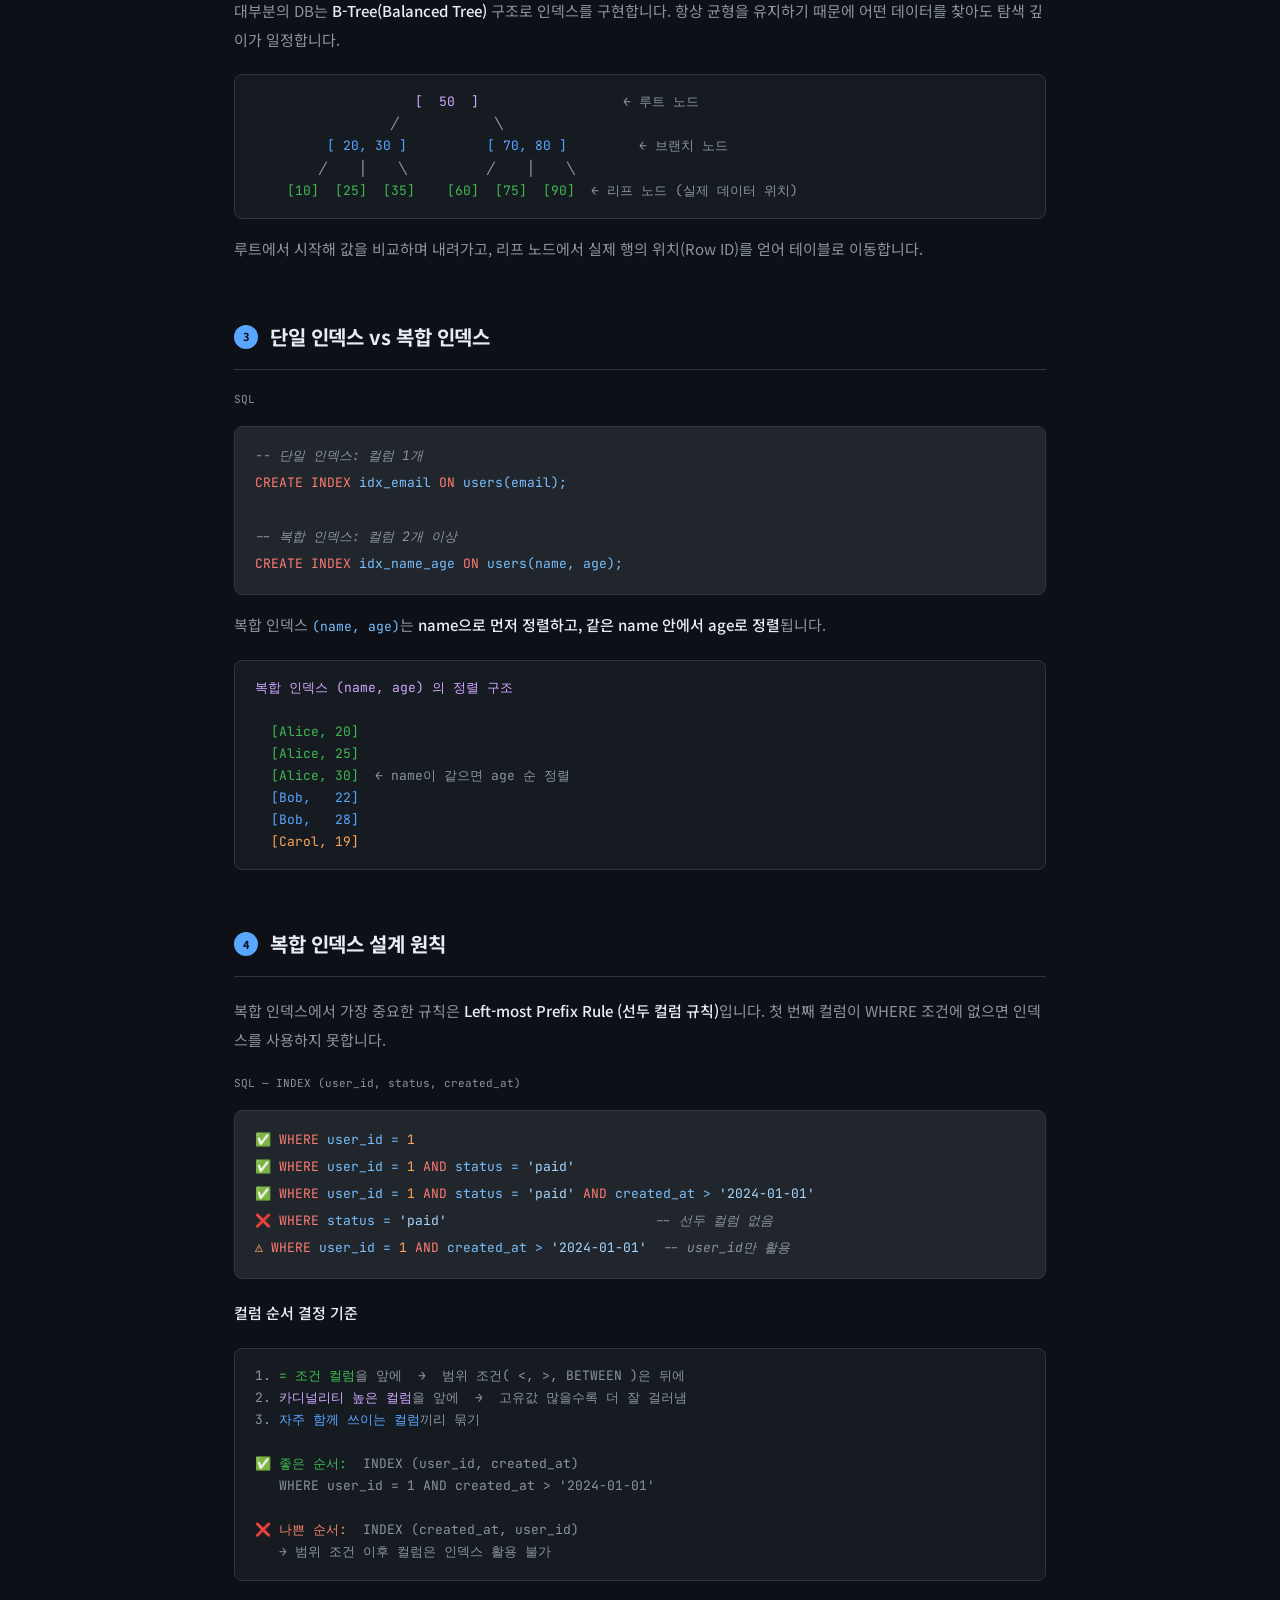
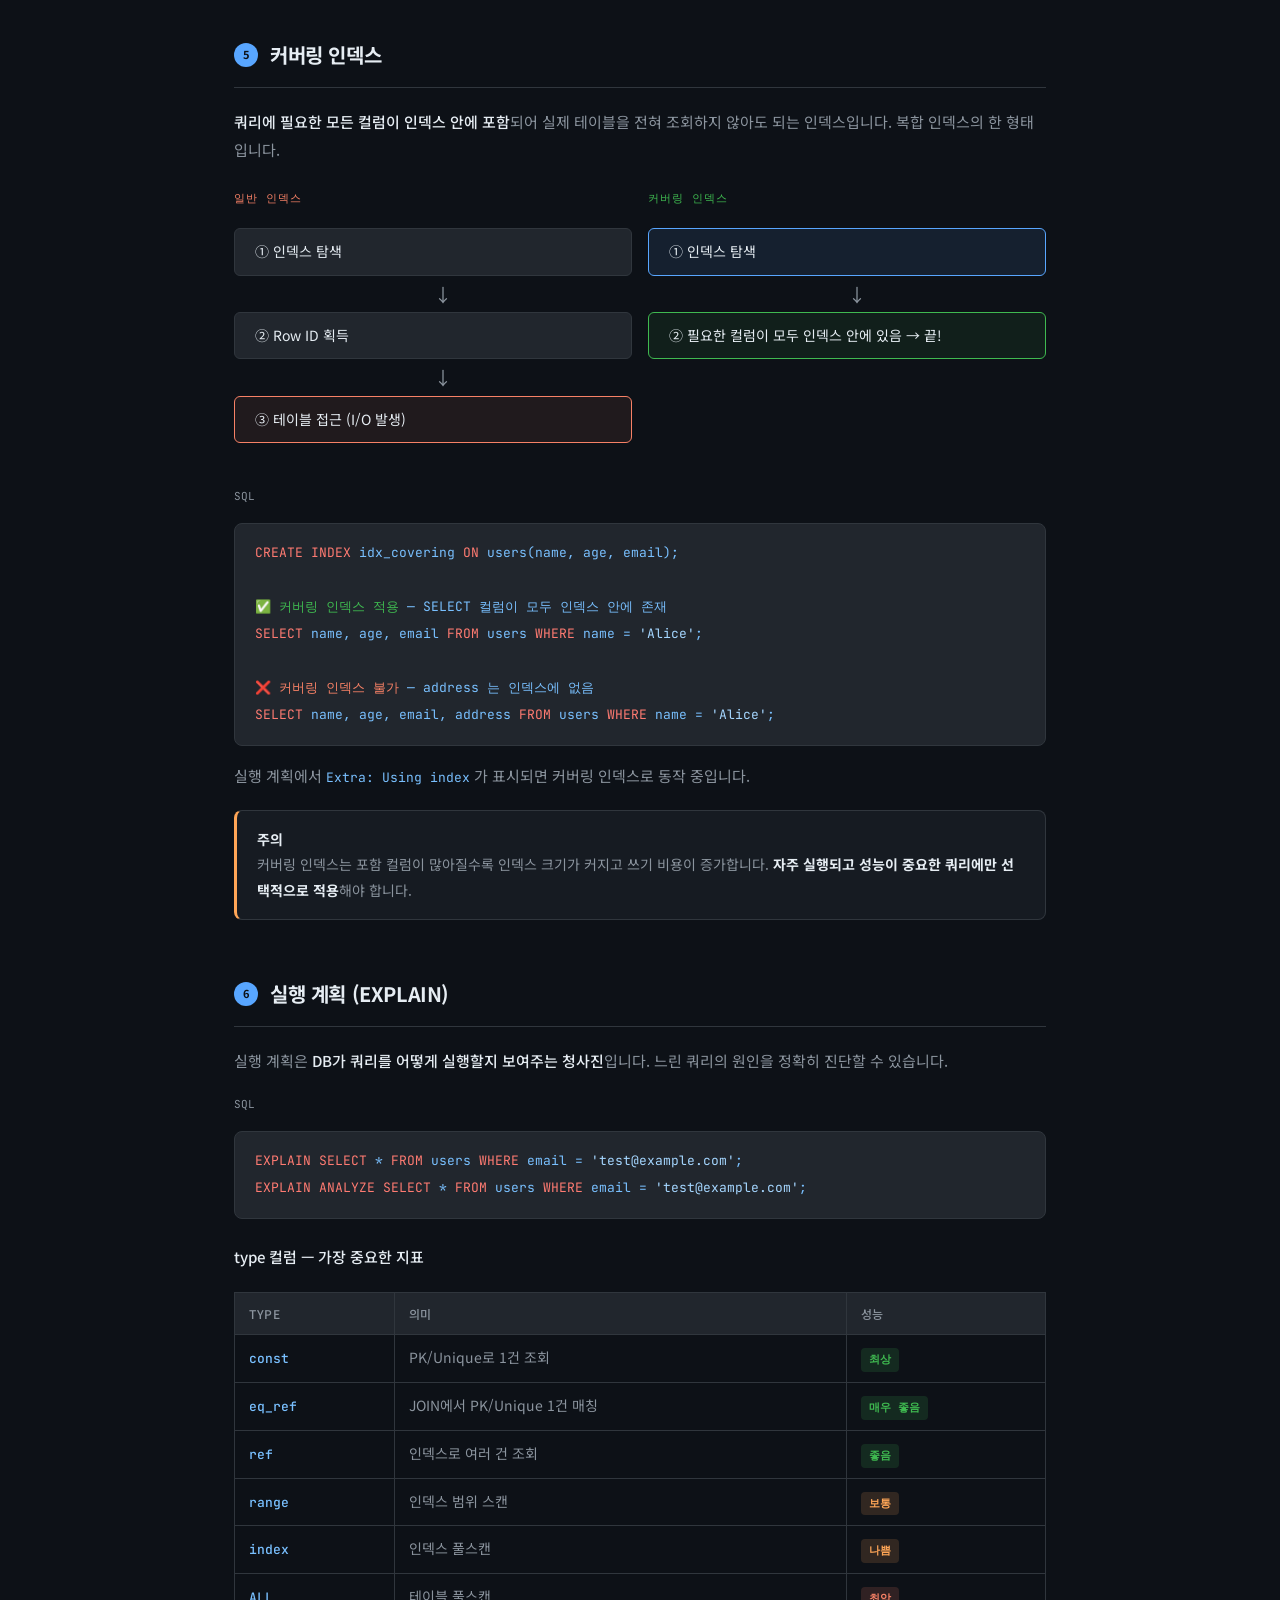
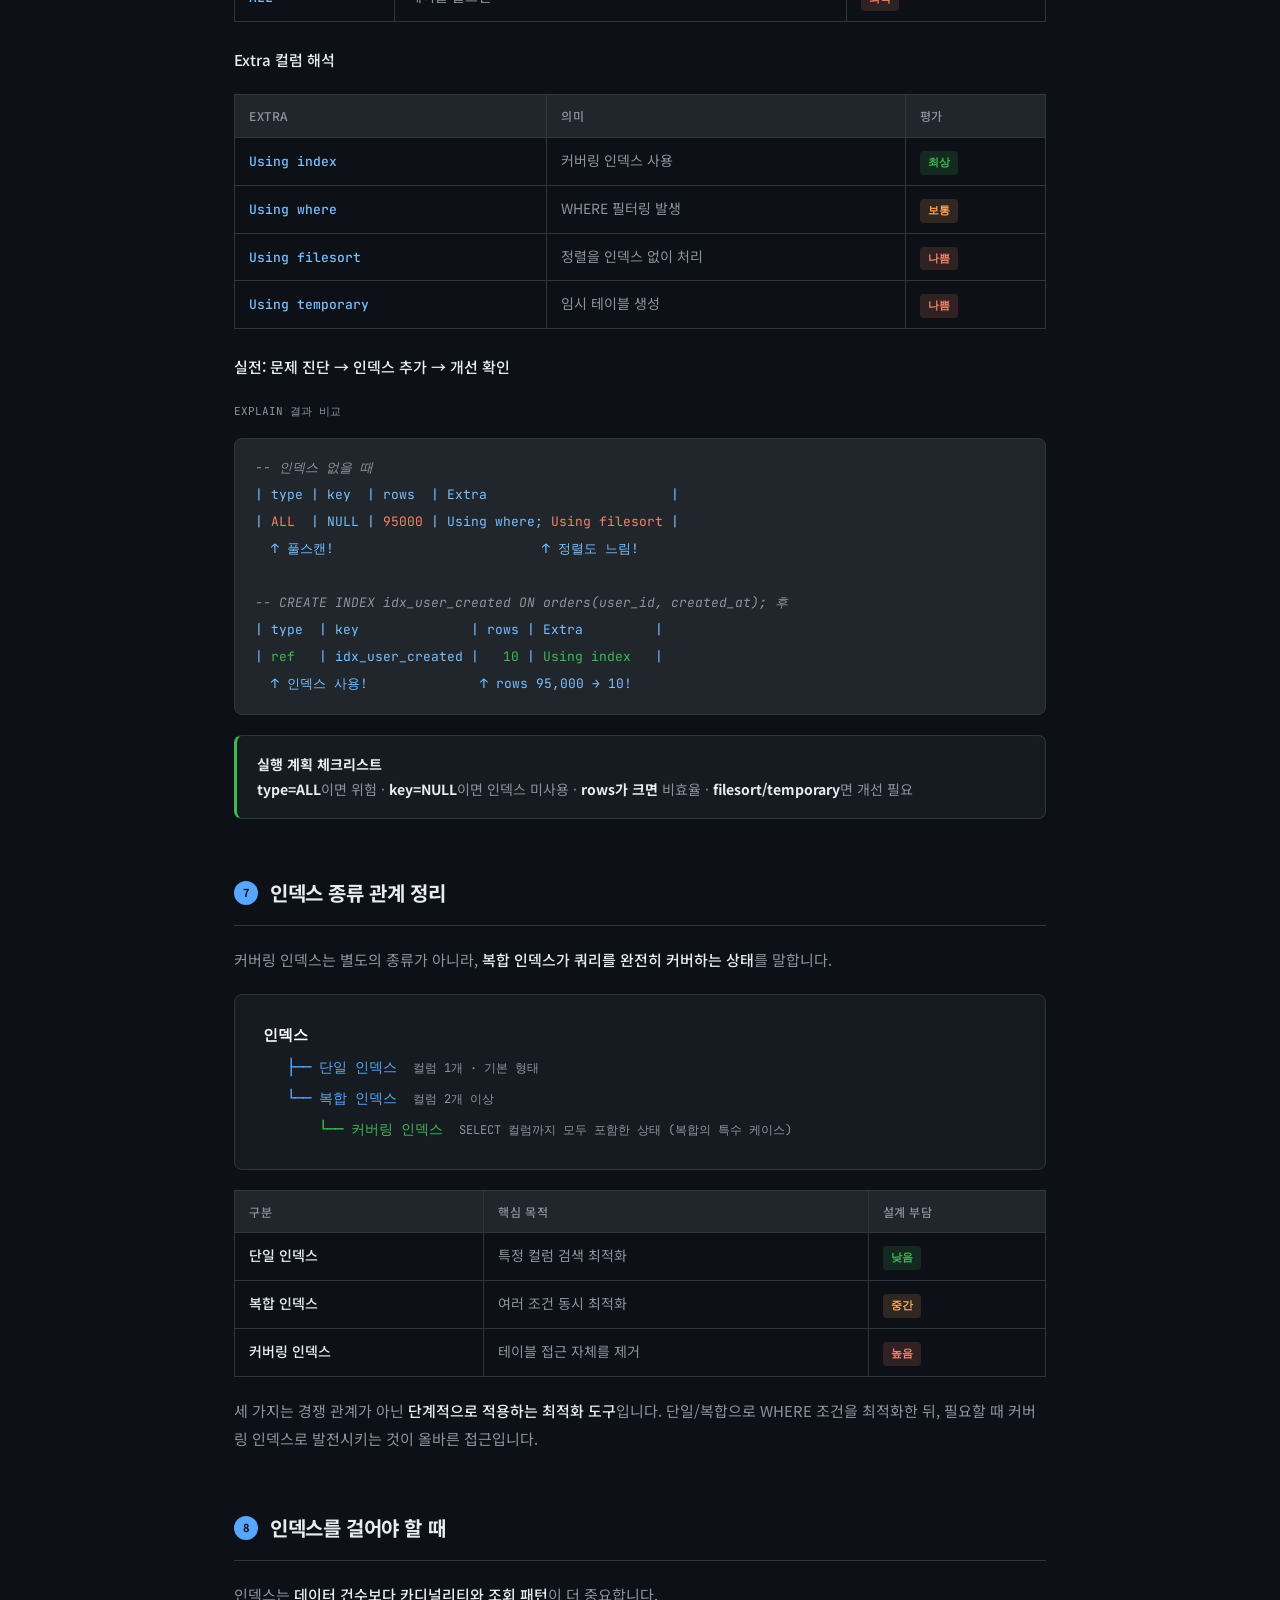
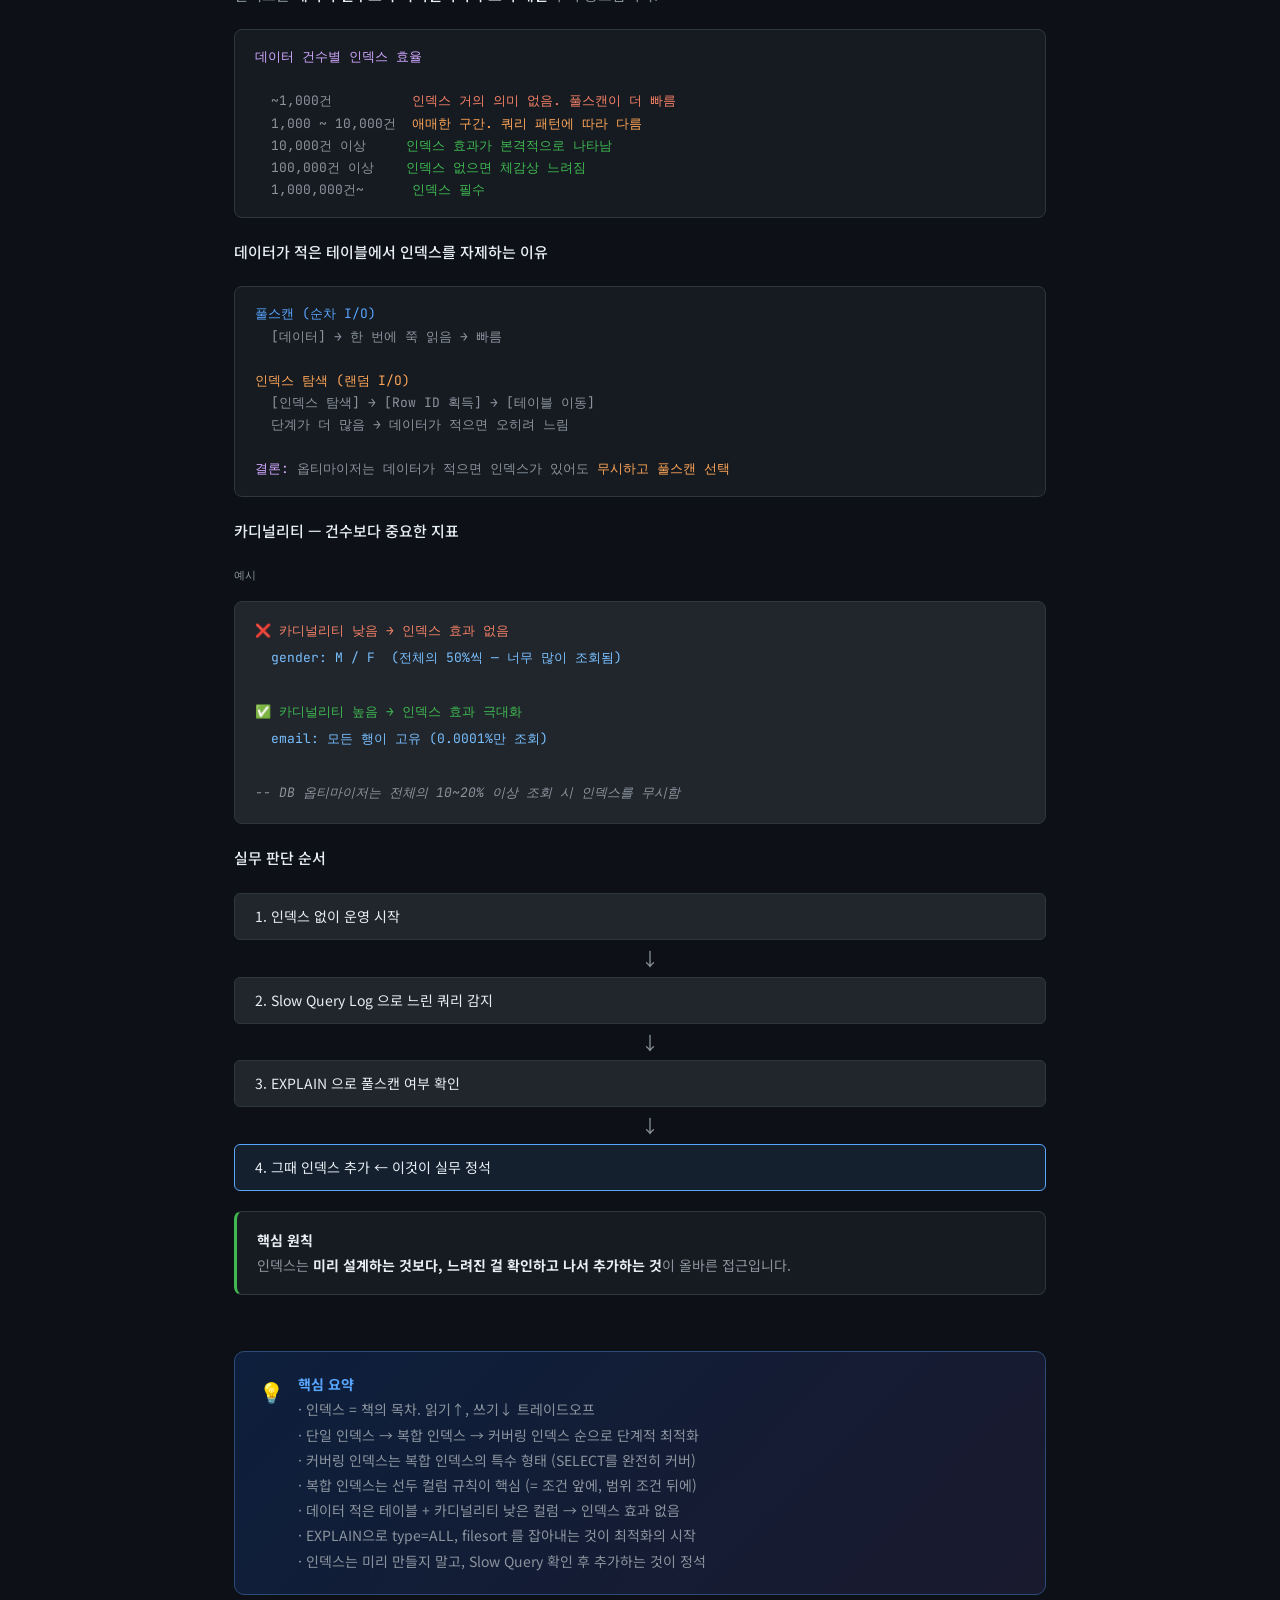
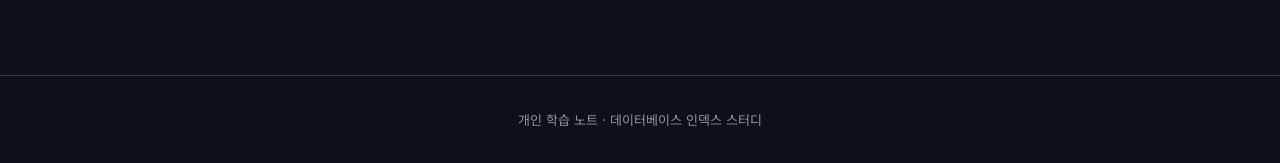
==== commit 119ceb0e: "docs: 작성년도 수정" ====
--- a/docs/notes/database/db-index-study.html
+++ b/docs/notes/database/db-index-study.html
@@ -335,7 +335,7 @@
     <h1>DB <span>인덱스</span> 완전 정복</h1>
     <p>단일 인덱스 · 복합 인덱스 · 커버링 인덱스 · 실행 계획</p>
     <div class="header-meta">
-      <span><span class="dot"></span> 2025년 학습 기록</span>
+      <span><span class="dot"></span> 2026년 학습 기록</span>
       <span>데이터베이스 · 인덱스 · 성능 최적화</span>
     </div>
   </div>
